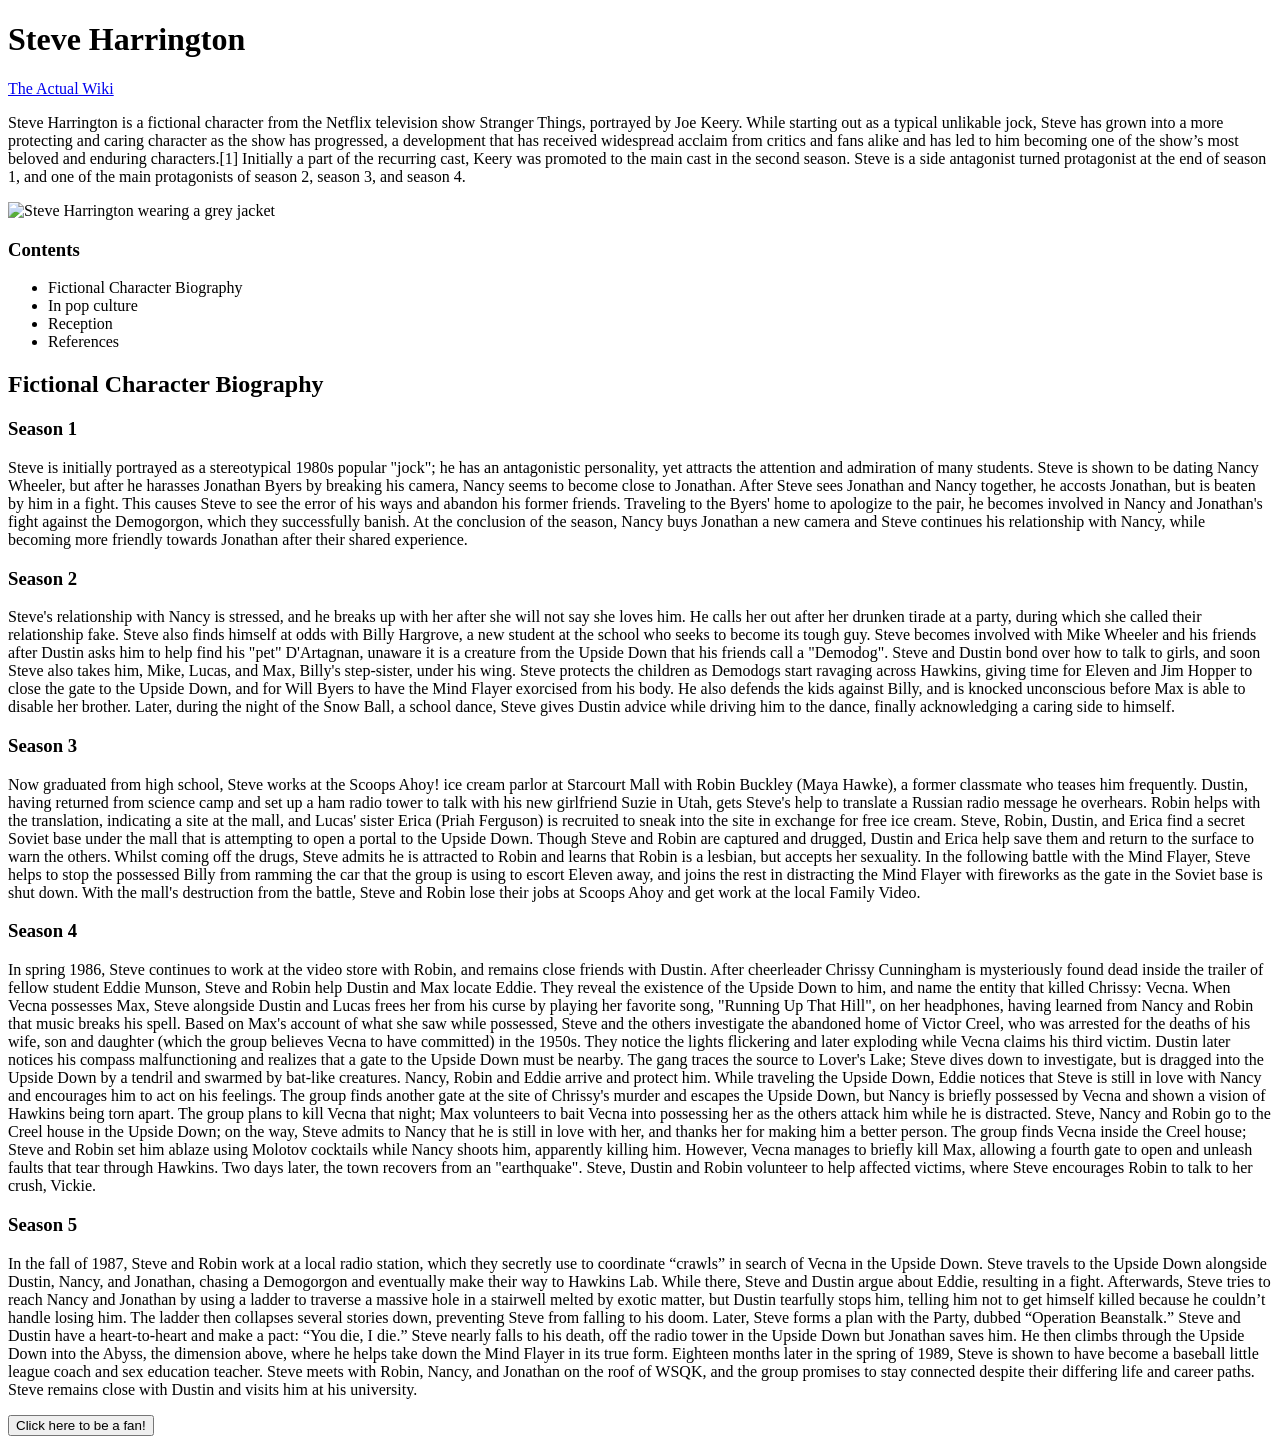
==== index.html @ 455ac156 "Add files via upload" ====
<!DOCTYPE html>
<html lang="en">
<head>
  <meta charset="UTF-8">
  <meta name="description" content="A fan wiki for Steve Harrington from Stranger Things">
  <meta name="theme-color" content="#4285f4">
  <title>Steve Harrington Tribute</title>
</head>
<body>
  <h1>Steve Harrington</h1>
  <a href="https://en.wikipedia.org/wiki/Steve_Harrington">The Actual Wiki</a>
  <p>Steve Harrington is a fictional character from the Netflix television show Stranger Things, portrayed by Joe Keery. While starting out as a typical unlikable jock, Steve has grown into a more protecting and caring character as the show has progressed, a development that has received widespread acclaim from critics and fans alike and has led to him becoming one of the show’s most beloved and enduring characters.[1] Initially a part of the recurring cast, Keery was promoted to the main cast in the second season. Steve is a side antagonist turned protagonist at the end of season 1, and one of the main protagonists of season 2, season 3, and season 4.</p>
  <img src="steveharrington.png" alt="Steve Harrington wearing a grey jacket" height="250">
  <h3>Contents</h3>
  <ul>
    <li>Fictional Character Biography</li>
    <li>In pop culture</li>
    <li>Reception</li>
    <li>References</li>
  </ul>

  <h2>Fictional Character Biography</h2>
  <h3>Season 1</h3>
  <p> Steve is initially portrayed as a stereotypical 1980s popular "jock"; he has an antagonistic personality, yet attracts the attention and admiration of many students. Steve is shown to be dating Nancy Wheeler, but after he harasses Jonathan Byers by breaking his camera, Nancy seems to become close to Jonathan. After Steve sees Jonathan and Nancy together, he accosts Jonathan, but is beaten by him in a fight. This causes Steve to see the error of his ways and abandon his former friends. Traveling to the Byers' home to apologize to the pair, he becomes involved in Nancy and Jonathan's fight against the Demogorgon, which they successfully banish. At the conclusion of the season, Nancy buys Jonathan a new camera and Steve continues his relationship with Nancy, while becoming more friendly towards Jonathan after their shared experience.</p>
  <h3>Season 2</h3>
  <p>Steve's relationship with Nancy is stressed, and he breaks up with her after she will not say she loves him. He calls her out after her drunken tirade at a party, during which she called their relationship fake. Steve also finds himself at odds with Billy Hargrove, a new student at the school who seeks to become its tough guy. Steve becomes involved with Mike Wheeler and his friends after Dustin asks him to help find his "pet" D'Artagnan, unaware it is a creature from the Upside Down that his friends call a "Demodog". Steve and Dustin bond over how to talk to girls, and soon Steve also takes him, Mike, Lucas, and Max, Billy's step-sister, under his wing. Steve protects the children as Demodogs start ravaging across Hawkins, giving time for Eleven and Jim Hopper to close the gate to the Upside Down, and for Will Byers to have the Mind Flayer exorcised from his body. He also defends the kids against Billy, and is knocked unconscious before Max is able to disable her brother. Later, during the night of the Snow Ball, a school dance, Steve gives Dustin advice while driving him to the dance, finally acknowledging a caring side to himself. </p>
  <h3>Season 3</h3>
  <p> Now graduated from high school, Steve works at the Scoops Ahoy! ice cream parlor at Starcourt Mall with Robin Buckley (Maya Hawke), a former classmate who teases him frequently. Dustin, having returned from science camp and set up a ham radio tower to talk with his new girlfriend Suzie in Utah, gets Steve's help to translate a Russian radio message he overhears. Robin helps with the translation, indicating a site at the mall, and Lucas' sister Erica (Priah Ferguson) is recruited to sneak into the site in exchange for free ice cream. Steve, Robin, Dustin, and Erica find a secret Soviet base under the mall that is attempting to open a portal to the Upside Down. Though Steve and Robin are captured and drugged, Dustin and Erica help save them and return to the surface to warn the others. Whilst coming off the drugs, Steve admits he is attracted to Robin and learns that Robin is a lesbian, but accepts her sexuality. In the following battle with the Mind Flayer, Steve helps to stop the possessed Billy from ramming the car that the group is using to escort Eleven away, and joins the rest in distracting the Mind Flayer with fireworks as the gate in the Soviet base is shut down. With the mall's destruction from the battle, Steve and Robin lose their jobs at Scoops Ahoy and get work at the local Family Video. </p>

  <h3>Season 4</h3>
  <p>In spring 1986, Steve continues to work at the video store with Robin, and remains close friends with Dustin. After cheerleader Chrissy Cunningham is mysteriously found dead inside the trailer of fellow student Eddie Munson, Steve and Robin help Dustin and Max locate Eddie. They reveal the existence of the Upside Down to him, and name the entity that killed Chrissy: Vecna.

    When Vecna possesses Max, Steve alongside Dustin and Lucas frees her from his curse by playing her favorite song, "Running Up That Hill", on her headphones, having learned from Nancy and Robin that music breaks his spell. Based on Max's account of what she saw while possessed, Steve and the others investigate the abandoned home of Victor Creel, who was arrested for the deaths of his wife, son and daughter (which the group believes Vecna to have committed) in the 1950s. They notice the lights flickering and later exploding while Vecna claims his third victim.
    
    Dustin later notices his compass malfunctioning and realizes that a gate to the Upside Down must be nearby. The gang traces the source to Lover's Lake; Steve dives down to investigate, but is dragged into the Upside Down by a tendril and swarmed by bat-like creatures. Nancy, Robin and Eddie arrive and protect him. While traveling the Upside Down, Eddie notices that Steve is still in love with Nancy and encourages him to act on his feelings.
    
    The group finds another gate at the site of Chrissy's murder and escapes the Upside Down, but Nancy is briefly possessed by Vecna and shown a vision of Hawkins being torn apart. The group plans to kill Vecna that night; Max volunteers to bait Vecna into possessing her as the others attack him while he is distracted. Steve, Nancy and Robin go to the Creel house in the Upside Down; on the way, Steve admits to Nancy that he is still in love with her, and thanks her for making him a better person.
    
    The group finds Vecna inside the Creel house; Steve and Robin set him ablaze using Molotov cocktails while Nancy shoots him, apparently killing him. However, Vecna manages to briefly kill Max, allowing a fourth gate to open and unleash faults that tear through Hawkins. Two days later, the town recovers from an "earthquake". Steve, Dustin and Robin volunteer to help affected victims, where Steve encourages Robin to talk to her crush, Vickie.</p>
  <h3>Season 5</h3>
  <p> In the fall of 1987, Steve and Robin work at a local radio station, which they secretly use to coordinate “crawls” in search of Vecna in the Upside Down. Steve travels to the Upside Down alongside Dustin, Nancy, and Jonathan, chasing a Demogorgon and eventually make their way to Hawkins Lab. While there, Steve and Dustin argue about Eddie, resulting in a fight.

    Afterwards, Steve tries to reach Nancy and Jonathan by using a ladder to traverse a massive hole in a stairwell melted by exotic matter, but Dustin tearfully stops him, telling him not to get himself killed because he couldn’t handle losing him. The ladder then collapses several stories down, preventing Steve from falling to his doom.
    
    Later, Steve forms a plan with the Party, dubbed “Operation Beanstalk.” Steve and Dustin have a heart-to-heart and make a pact: “You die, I die.” Steve nearly falls to his death, off the radio tower in the Upside Down but Jonathan saves him. He then climbs through the Upside Down into the Abyss, the dimension above, where he helps take down the Mind Flayer in its true form.
    
    Eighteen months later in the spring of 1989, Steve is shown to have become a baseball little league coach and sex education teacher. Steve meets with Robin, Nancy, and Jonathan on the roof of WSQK, and the group promises to stay connected despite their differing life and career paths. Steve remains close with Dustin and visits him at his university.</p>

    <button onclick="alert('You are now a fan!')">Click here to be a fan!</button>

    <br>
</body>
</html>
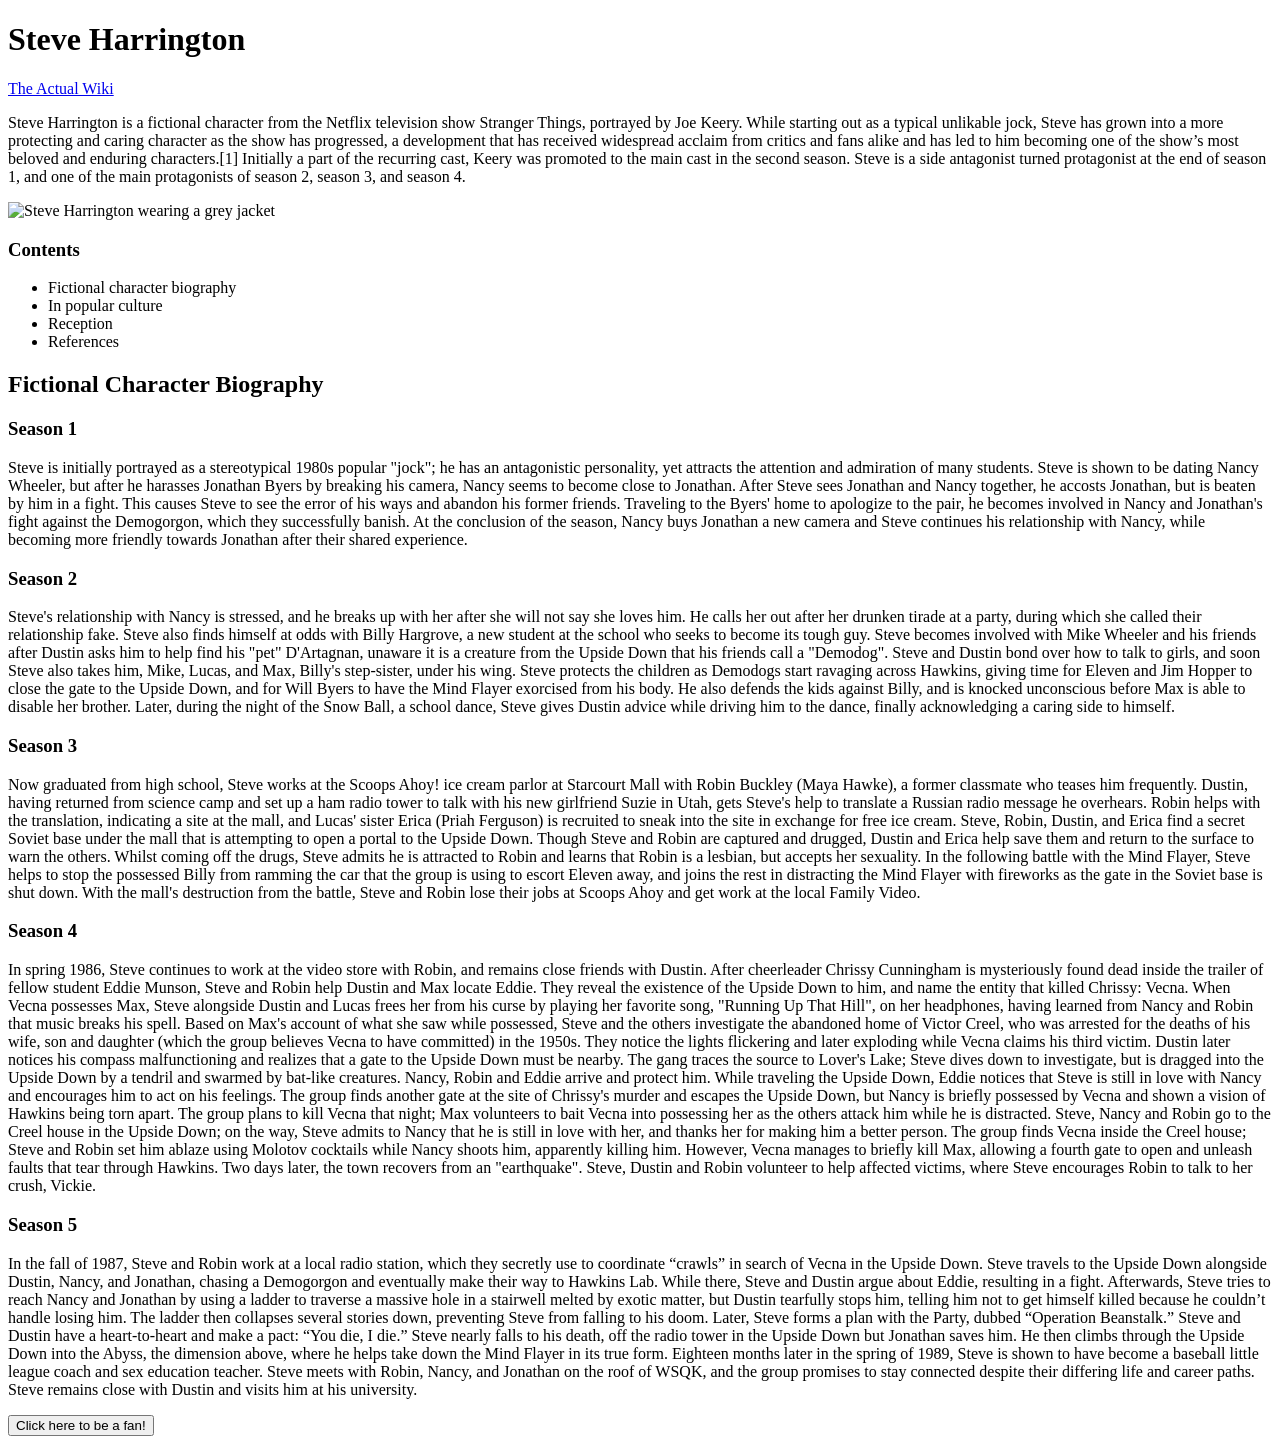
==== commit 8136267b: "Fix HTML encoding issues in index.html" ====
--- a/index.html
+++ b/index.html
@@ -13,8 +13,8 @@
   <img src="steveharrington.png" alt="Steve Harrington wearing a grey jacket" height="250">
   <h3>Contents</h3>
   <ul>
-    <li>Fictional Character Biography</li>
-    <li>In pop culture</li>
+    <li>Fictional character biography</li>
+    <li>In popular culture</li>
     <li>Reception</li>
     <li>References</li>
   </ul>
@@ -50,4 +50,5 @@
 
     <br>
 </body>
-</html>+
+</html>
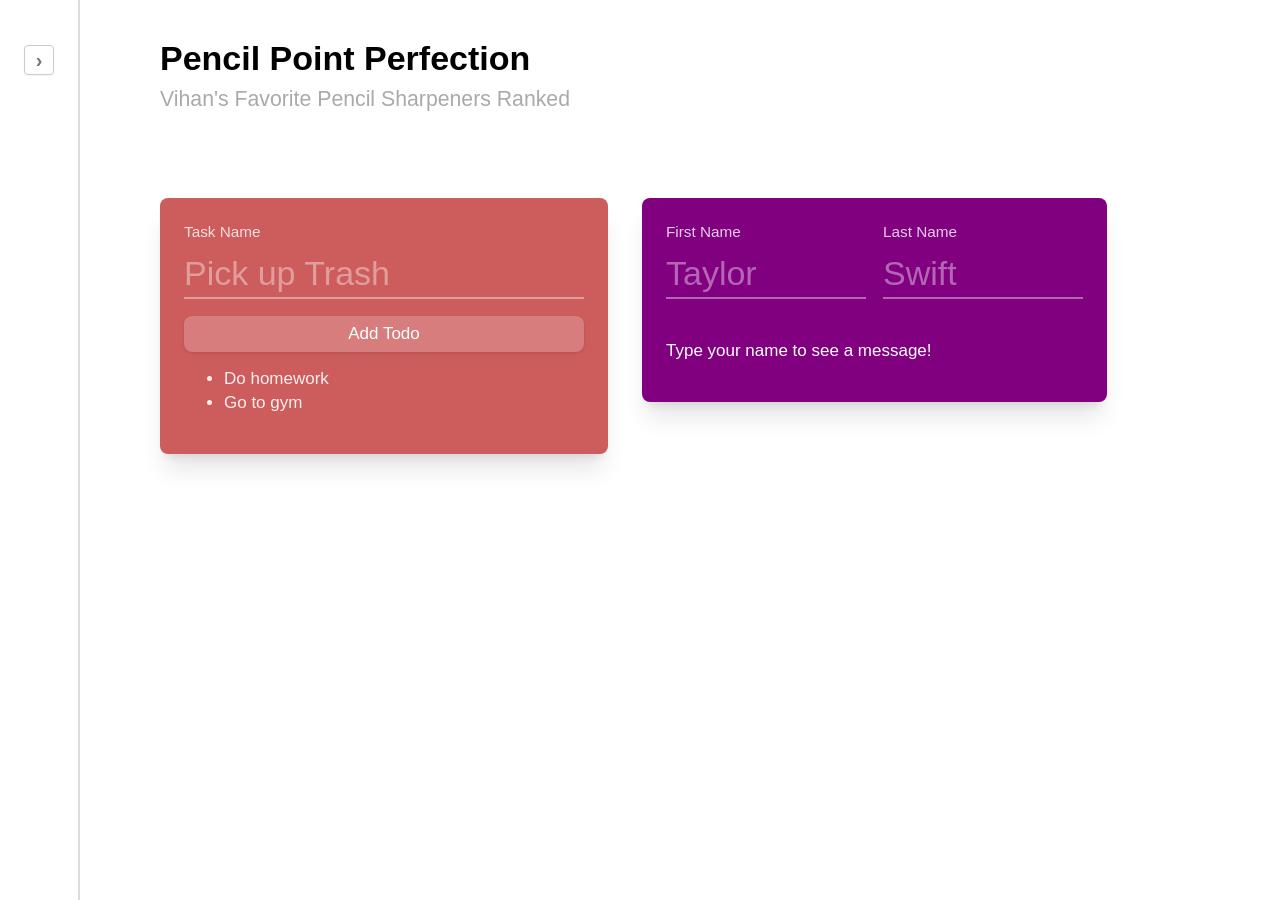
==== commit 0b72b383: "Add files via upload" ====
--- a/index.html
+++ b/index.html
@@ -1,54 +1,73 @@
-<!DOCTYPE html>
-<html lang="en">
-<head>
-  <meta charset="UTF-8">
-  <meta name="description" content="A fan wiki for Steve Harrington from Stranger Things">
-  <meta name="theme-color" content="#4285f4">
-  <title>Steve Harrington Tribute</title>
-</head>
-<body>
-  <h1>Steve Harrington</h1>
-  <a href="https://en.wikipedia.org/wiki/Steve_Harrington">The Actual Wiki</a>
-  <p>Steve Harrington is a fictional character from the Netflix television show Stranger Things, portrayed by Joe Keery. While starting out as a typical unlikable jock, Steve has grown into a more protecting and caring character as the show has progressed, a development that has received widespread acclaim from critics and fans alike and has led to him becoming one of the show’s most beloved and enduring characters.[1] Initially a part of the recurring cast, Keery was promoted to the main cast in the second season. Steve is a side antagonist turned protagonist at the end of season 1, and one of the main protagonists of season 2, season 3, and season 4.</p>
-  <img src="steveharrington.png" alt="Steve Harrington wearing a grey jacket" height="250">
-  <h3>Contents</h3>
-  <ul>
-    <li>Fictional character biography</li>
-    <li>In popular culture</li>
-    <li>Reception</li>
-    <li>References</li>
-  </ul>
-
-  <h2>Fictional Character Biography</h2>
-  <h3>Season 1</h3>
-  <p> Steve is initially portrayed as a stereotypical 1980s popular "jock"; he has an antagonistic personality, yet attracts the attention and admiration of many students. Steve is shown to be dating Nancy Wheeler, but after he harasses Jonathan Byers by breaking his camera, Nancy seems to become close to Jonathan. After Steve sees Jonathan and Nancy together, he accosts Jonathan, but is beaten by him in a fight. This causes Steve to see the error of his ways and abandon his former friends. Traveling to the Byers' home to apologize to the pair, he becomes involved in Nancy and Jonathan's fight against the Demogorgon, which they successfully banish. At the conclusion of the season, Nancy buys Jonathan a new camera and Steve continues his relationship with Nancy, while becoming more friendly towards Jonathan after their shared experience.</p>
-  <h3>Season 2</h3>
-  <p>Steve's relationship with Nancy is stressed, and he breaks up with her after she will not say she loves him. He calls her out after her drunken tirade at a party, during which she called their relationship fake. Steve also finds himself at odds with Billy Hargrove, a new student at the school who seeks to become its tough guy. Steve becomes involved with Mike Wheeler and his friends after Dustin asks him to help find his "pet" D'Artagnan, unaware it is a creature from the Upside Down that his friends call a "Demodog". Steve and Dustin bond over how to talk to girls, and soon Steve also takes him, Mike, Lucas, and Max, Billy's step-sister, under his wing. Steve protects the children as Demodogs start ravaging across Hawkins, giving time for Eleven and Jim Hopper to close the gate to the Upside Down, and for Will Byers to have the Mind Flayer exorcised from his body. He also defends the kids against Billy, and is knocked unconscious before Max is able to disable her brother. Later, during the night of the Snow Ball, a school dance, Steve gives Dustin advice while driving him to the dance, finally acknowledging a caring side to himself. </p>
-  <h3>Season 3</h3>
-  <p> Now graduated from high school, Steve works at the Scoops Ahoy! ice cream parlor at Starcourt Mall with Robin Buckley (Maya Hawke), a former classmate who teases him frequently. Dustin, having returned from science camp and set up a ham radio tower to talk with his new girlfriend Suzie in Utah, gets Steve's help to translate a Russian radio message he overhears. Robin helps with the translation, indicating a site at the mall, and Lucas' sister Erica (Priah Ferguson) is recruited to sneak into the site in exchange for free ice cream. Steve, Robin, Dustin, and Erica find a secret Soviet base under the mall that is attempting to open a portal to the Upside Down. Though Steve and Robin are captured and drugged, Dustin and Erica help save them and return to the surface to warn the others. Whilst coming off the drugs, Steve admits he is attracted to Robin and learns that Robin is a lesbian, but accepts her sexuality. In the following battle with the Mind Flayer, Steve helps to stop the possessed Billy from ramming the car that the group is using to escort Eleven away, and joins the rest in distracting the Mind Flayer with fireworks as the gate in the Soviet base is shut down. With the mall's destruction from the battle, Steve and Robin lose their jobs at Scoops Ahoy and get work at the local Family Video. </p>
-
-  <h3>Season 4</h3>
-  <p>In spring 1986, Steve continues to work at the video store with Robin, and remains close friends with Dustin. After cheerleader Chrissy Cunningham is mysteriously found dead inside the trailer of fellow student Eddie Munson, Steve and Robin help Dustin and Max locate Eddie. They reveal the existence of the Upside Down to him, and name the entity that killed Chrissy: Vecna.
-
-    When Vecna possesses Max, Steve alongside Dustin and Lucas frees her from his curse by playing her favorite song, "Running Up That Hill", on her headphones, having learned from Nancy and Robin that music breaks his spell. Based on Max's account of what she saw while possessed, Steve and the others investigate the abandoned home of Victor Creel, who was arrested for the deaths of his wife, son and daughter (which the group believes Vecna to have committed) in the 1950s. They notice the lights flickering and later exploding while Vecna claims his third victim.
-    
-    Dustin later notices his compass malfunctioning and realizes that a gate to the Upside Down must be nearby. The gang traces the source to Lover's Lake; Steve dives down to investigate, but is dragged into the Upside Down by a tendril and swarmed by bat-like creatures. Nancy, Robin and Eddie arrive and protect him. While traveling the Upside Down, Eddie notices that Steve is still in love with Nancy and encourages him to act on his feelings.
-    
-    The group finds another gate at the site of Chrissy's murder and escapes the Upside Down, but Nancy is briefly possessed by Vecna and shown a vision of Hawkins being torn apart. The group plans to kill Vecna that night; Max volunteers to bait Vecna into possessing her as the others attack him while he is distracted. Steve, Nancy and Robin go to the Creel house in the Upside Down; on the way, Steve admits to Nancy that he is still in love with her, and thanks her for making him a better person.
-    
-    The group finds Vecna inside the Creel house; Steve and Robin set him ablaze using Molotov cocktails while Nancy shoots him, apparently killing him. However, Vecna manages to briefly kill Max, allowing a fourth gate to open and unleash faults that tear through Hawkins. Two days later, the town recovers from an "earthquake". Steve, Dustin and Robin volunteer to help affected victims, where Steve encourages Robin to talk to her crush, Vickie.</p>
-  <h3>Season 5</h3>
-  <p> In the fall of 1987, Steve and Robin work at a local radio station, which they secretly use to coordinate “crawls” in search of Vecna in the Upside Down. Steve travels to the Upside Down alongside Dustin, Nancy, and Jonathan, chasing a Demogorgon and eventually make their way to Hawkins Lab. While there, Steve and Dustin argue about Eddie, resulting in a fight.
-
-    Afterwards, Steve tries to reach Nancy and Jonathan by using a ladder to traverse a massive hole in a stairwell melted by exotic matter, but Dustin tearfully stops him, telling him not to get himself killed because he couldn’t handle losing him. The ladder then collapses several stories down, preventing Steve from falling to his doom.
-    
-    Later, Steve forms a plan with the Party, dubbed “Operation Beanstalk.” Steve and Dustin have a heart-to-heart and make a pact: “You die, I die.” Steve nearly falls to his death, off the radio tower in the Upside Down but Jonathan saves him. He then climbs through the Upside Down into the Abyss, the dimension above, where he helps take down the Mind Flayer in its true form.
-    
-    Eighteen months later in the spring of 1989, Steve is shown to have become a baseball little league coach and sex education teacher. Steve meets with Robin, Nancy, and Jonathan on the roof of WSQK, and the group promises to stay connected despite their differing life and career paths. Steve remains close with Dustin and visits him at his university.</p>
-
-    <button onclick="alert('You are now a fan!')">Click here to be a fan!</button>
-
-    <br>
-</body>
-
-</html>
+<!DOCTYPE html>
+<html>
+  <head>
+    <meta charset="UTF-8" />
+    <meta name="viewport" content="width=device-width, initial-scale=1.0" />
+    <link rel="stylesheet" href="style.css" />
+    <script src="script.js" type="text/javascript"></script>
+    <title>Vitamin 3: CSS Layout</title>
+  </head>
+  <body>
+    <aside id="sidebar" data-testid="sidebar">
+      <div>
+        <div>
+          <button id="sidebar-button" data-testid="sidebar-button">›</button>
+        </div>
+        <div>
+          <h3>Pencil Sharpeners</h3>
+          <ul>
+            <li><a>Prisma Premier</a></li>
+            <li><a>Staedtler Mars 501</a></li>
+            <li><a>Carl Angel-5</a></li>
+          </ul>
+        </div>
+      </div>
+    </aside>
+    <main>
+      <h1>Pencil Point Perfection</h1>
+      <h2>Vihan's Favorite Pencil Sharpeners Ranked</h2>
+
+      <div class="exercises">
+        <div class="exercise exercise-1">
+          <div>
+            <label for="task-name">Task Name</label>
+            <input
+              type="text"
+              id="task-name"
+              name="task-name"
+              placeholder="Pick up Trash"
+            />
+          </div>
+          <button id="add-todo" data-testid="add-todo">Add Todo</button>
+          <ul id="todo-list">
+            <li>Do homework</li>
+            <li>Go to gym</li>
+          </ul>
+        </div>
+        <div class="exercise exercise-2">
+          <div>
+            <label for="first-name">First Name</label>
+            <input
+              type="text"
+              id="first-name"
+              name="first-name"
+              placeholder="Taylor"
+            />
+          </div>
+          <div>
+            <label for="last-name">Last Name</label>
+            <input
+              type="text"
+              id="last-name"
+              name="last-name"
+              placeholder="Swift"
+            />
+          </div>
+          <p id="message" data-testid="message">
+            Type your name to see a message!
+          </p>
+        </div>
+      </div>
+    </main>
+  </body>
+</html>
--- a/style.css
+++ b/style.css
@@ -0,0 +1,251 @@
+/** Global Styles */
+* {
+  box-sizing: border-box;
+}
+
+html,
+body {
+  font-family: -apple-system, BlinkMacSystemFont, "Segoe UI", Roboto, Helvetica,
+    Arial, sans-serif, "Apple Color Emoji", "Segoe UI Emoji", "Segoe UI Symbol";
+  width: 100%;
+  height: 100%;
+  margin: 0;
+  padding: 0;
+  font-size: 17px;
+}
+
+/** Layout Styles */
+body {
+  display: flex;
+  flex-direction: row;
+}
+
+/** Main Styles */
+main {
+  padding: 16px;
+  padding-left: 80px;
+  position: relative;
+}
+
+h1 {
+  margin-bottom: 0;
+}
+
+h2 {
+  font-weight: normal;
+  color: #aaa;
+  font-size: 1.25rem;
+  line-height: 1.3;
+  margin: 0.5rem 0;
+}
+
+/** Button */
+#sidebar-button {
+  position: absolute;
+  left: 24px;
+  top: 45px;
+
+  width: 30px;
+  height: 30px;
+  margin: 0;
+  padding: 0;
+
+  color: #777;
+  background: #fff;
+  border: 1px solid #ccc;
+  outline: none;
+
+  font-size: 20px;
+  font-weight: bold;
+
+  border-radius: 4px;
+  box-shadow: 0 1px 2px 0 rgb(0 0 0 / 0.05);
+
+  transition: background 0.1s ease-out;
+  cursor: pointer;
+}
+
+#sidebar-button:hover {
+  background: #efefef;
+}
+
+#sidebar-button:active {
+  background: #eee;
+}
+
+/** Sidebar Styles */
+aside {
+  border-right: 2px solid #ddd;
+
+  position: relative;
+
+  width: 80px;
+  overflow: hidden;
+  transition: 0.3s ease width;
+}
+
+aside > div {
+  position: absolute;
+  width: 280px;
+  display: flex;
+  flex-direction: row;
+}
+
+aside > div > div {
+  padding: 32px 28px;
+}
+
+aside.opened {
+  width: 280px;
+}
+
+h3 {
+  font-size: 1rem;
+  font-weight: 500;
+}
+
+aside ul {
+  list-style-type: none;
+  margin: 0;
+  padding: 0;
+
+  font-size: 1rem;
+}
+
+aside ul > li {
+  margin: 8px 0;
+}
+
+aside ul > li a {
+  color: #aaa;
+  transition: color 0.1s ease-in;
+  cursor: pointer;
+}
+
+aside ul > li a:hover {
+  color: purple;
+}
+
+/** Inputs */
+.exercises {
+  margin-top: 50px;
+  display: flex;
+  flex-wrap: wrap;
+  align-items: flex-start;
+}
+
+.exercise {
+  box-shadow: 0 20px 25px -5px rgb(0 0 0 / 0.1),
+    0 8px 10px -6px rgb(0 0 0 / 0.1);
+
+  margin-top: 2rem;
+  margin-right: 2rem;
+  padding: 24px 24px;
+  border-radius: 8px;
+
+  background: black;
+  color: white;
+}
+
+.exercise ul {
+  color: rgba(255, 255, 255, 0.9);
+  margin: 1rem 0;
+}
+
+.exercise ul > li {
+  margin: 4px 0;
+}
+
+/** Exercise 1 */
+.exercise-1 {
+  background: indianred;
+}
+
+.exercise-1 input[type="text"] {
+  width: 400px;
+}
+
+/** Exercise 2 */
+.exercise-2 {
+  background: purple;
+  display: inline-grid;
+  grid-template-columns: 1fr 1fr;
+  grid-template-rows: auto auto;
+  gap: 1em 1em;
+  grid-template-areas:
+    "input1 input2"
+    "output output";
+}
+
+.exercise-2 > :nth-child(1) {
+  grid-area: input1;
+}
+
+.exercise-2 > :nth-child(2) {
+  grid-area: input2;
+}
+
+.exercise-2 > :nth-child(3) {
+  grid-area: output;
+}
+
+/** Inputs */
+label {
+  font-size: 0.9rem;
+  font-weight: 400;
+  color: rgba(255, 255, 255, 0.8);
+}
+
+input[type="text"] {
+  display: block;
+
+  margin: 8px 0;
+  padding: 4px 0;
+
+  font-size: 2rem;
+
+  width: 200px;
+
+  color: white;
+  background: none;
+
+  border: none;
+  border-radius: 0;
+  border-bottom: 2px solid rgba(255, 255, 255, 0.4);
+}
+
+input[type="text"]:focus {
+  outline: none;
+}
+
+input[type="text"]::placeholder {
+  color: rgba(255, 255, 255, 0.4);
+}
+
+button {
+  display: block;
+  width: 100%;
+
+  background: rgba(255, 255, 255, 0.2);
+  border: none;
+  border-radius: 8px;
+
+  box-shadow: 0 1px 3px 0 rgb(0 0 0 / 0.1), 0 1px 2px -1px rgb(0 0 0 / 0.1);
+
+  margin: 1rem 0;
+  padding: 8px 8px;
+
+  font-size: 1rem;
+  font-family: inherit;
+  font-weight: 400;
+
+  color: white;
+  text-align: center;
+
+  transition: background 0.1s ease;
+  cursor: pointer;
+}
+
+button:hover {
+  background: rgba(255, 255, 255, 0.3);
+}
